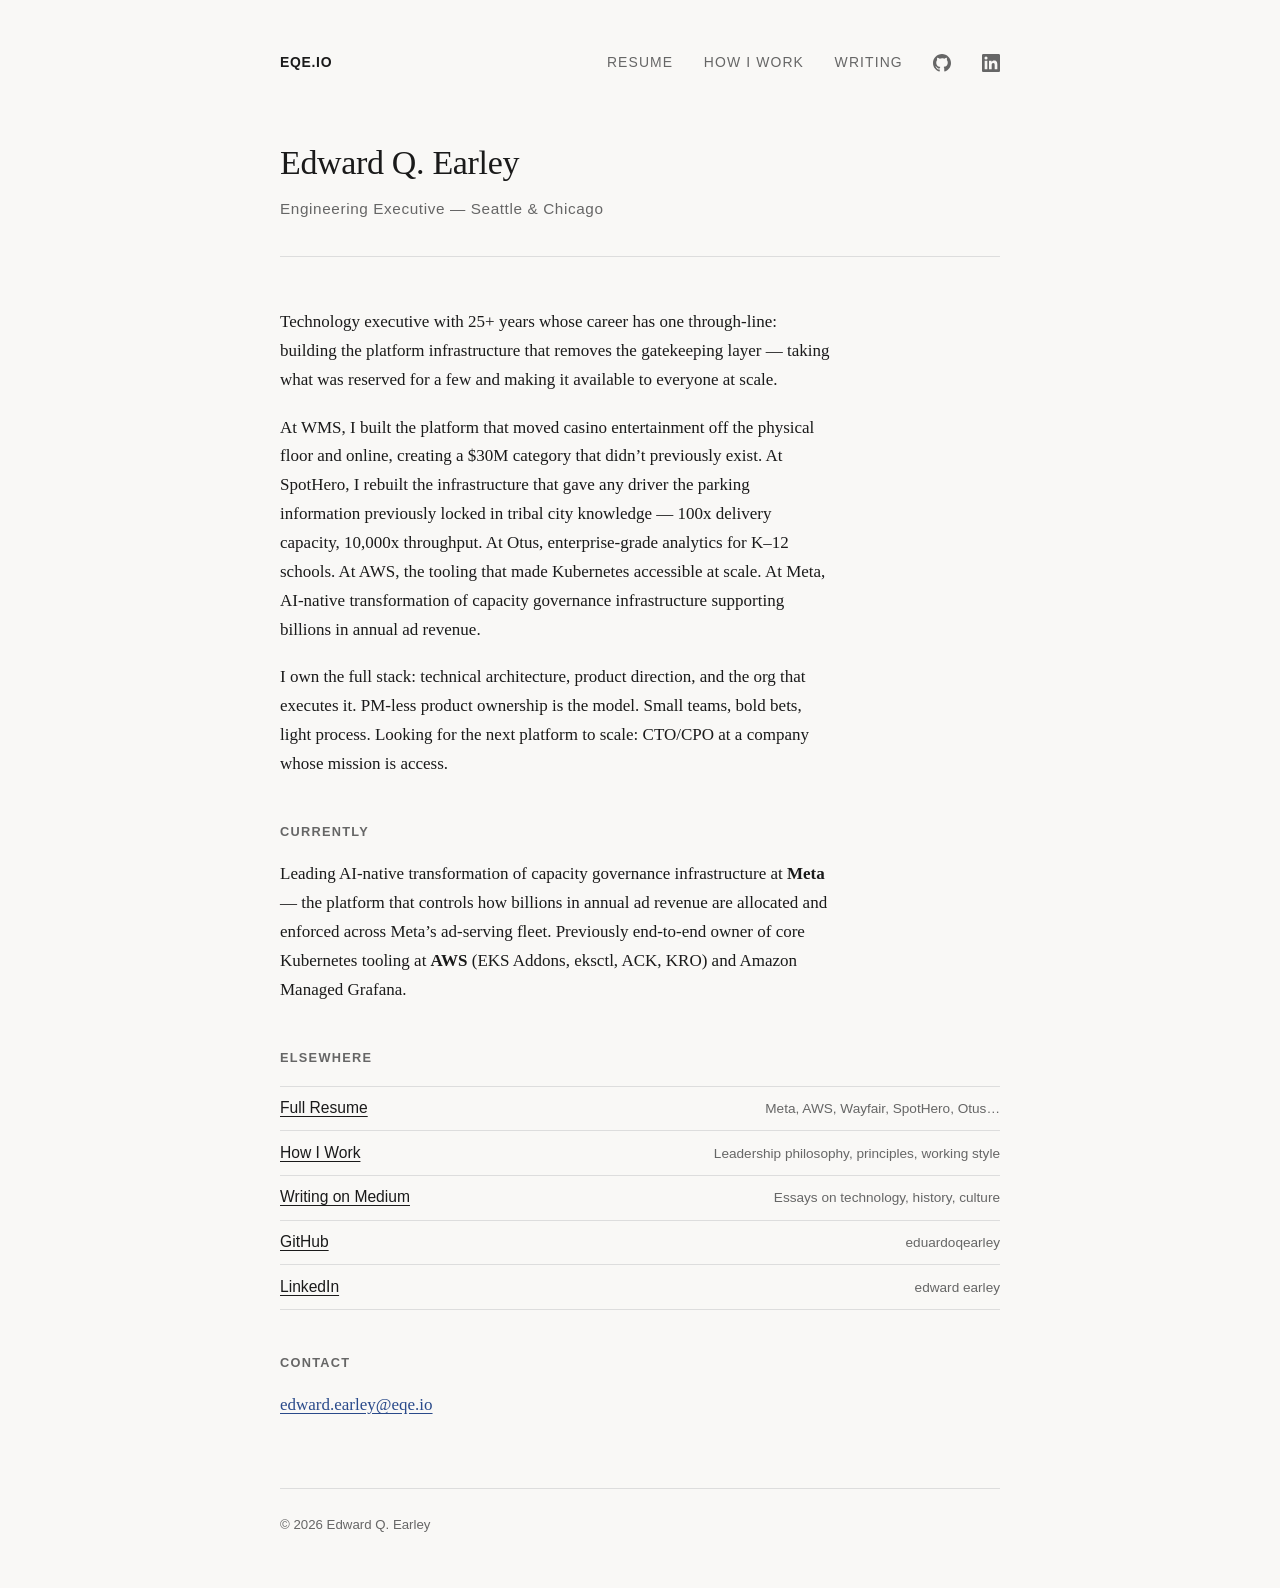
==== index.html @ 908d9e6c "Update CTO/CPO closing line and Currently section Closing: "transformation — removing barriers, buil" ====
<!DOCTYPE html>
<html lang="en">
<head>
  <meta charset="UTF-8">
  <meta name="viewport" content="width=device-width, initial-scale=1.0">
  <title>Edward Q. Earley</title>
  <meta name="description" content="Technology executive. 25+ years building platform infrastructure that removes the gatekeeping layer — making what was reserved for a few available to everyone at scale.">
  <link rel="stylesheet" href="css/style.css">
</head>
<body>
  <div class="wrap">

    <nav>
      <a class="wordmark" href="/">eqe.io</a>
      <a href="/resume.html">Resume</a>
      <a href="/how-i-work-deck.html" target="_blank" rel="noopener">How I Work</a>
      <a href="https://medium.com/@edwardearley" target="_blank" rel="noopener">Writing</a>
      <a class="icon-link" href="https://github.com/eduardoqearley" target="_blank" rel="noopener" aria-label="GitHub"><svg width="18" height="18" viewBox="0 0 24 24" fill="currentColor" aria-hidden="true"><path d="M12 0C5.374 0 0 5.373 0 12c0 5.302 3.438 9.8 8.207 11.387.599.111.793-.261.793-.577v-2.234c-3.338.726-4.033-1.416-4.033-1.416-.546-1.387-1.333-1.756-1.333-1.756-1.089-.745.083-.729.083-.729 1.205.084 1.839 1.237 1.839 1.237 1.07 1.834 2.807 1.304 3.492.997.107-.775.418-1.305.762-1.604-2.665-.305-5.467-1.334-5.467-5.931 0-1.311.469-2.381 1.236-3.221-.124-.303-.535-1.524.117-3.176 0 0 1.008-.322 3.301 1.23A11.509 11.509 0 0112 5.803c1.02.005 2.047.138 3.006.404 2.291-1.552 3.297-1.23 3.297-1.23.653 1.653.242 2.874.118 3.176.77.84 1.235 1.911 1.235 3.221 0 4.609-2.807 5.624-5.479 5.921.43.372.823 1.102.823 2.222v3.293c0 .319.192.694.801.576C20.566 21.797 24 17.3 24 12c0-6.627-5.373-12-12-12z"/></svg></a>
      <a class="icon-link" href="https://www.linkedin.com/in/edwardqearley/" target="_blank" rel="noopener" aria-label="LinkedIn"><svg width="18" height="18" viewBox="0 0 24 24" fill="currentColor" aria-hidden="true"><path d="M20.447 20.452h-3.554v-5.569c0-1.328-.027-3.037-1.852-3.037-1.853 0-2.136 1.445-2.136 2.939v5.667H9.351V9h3.414v1.561h.046c.477-.9 1.637-1.85 3.37-1.85 3.601 0 4.267 2.37 4.267 5.455v6.286zM5.337 7.433a2.062 2.062 0 01-2.063-2.065 2.064 2.064 0 112.063 2.065zm1.782 13.019H3.555V9h3.564v11.452zM22.225 0H1.771C.792 0 0 .774 0 1.729v20.542C0 23.227.792 24 1.771 24h20.451C23.2 24 24 23.227 24 22.271V1.729C24 .774 23.2 0 22.222 0h.003z"/></svg></a>
    </nav>

    <header>
      <h1>Edward Q. Earley</h1>
      <div class="title">Engineering Executive &mdash; Seattle &amp; Chicago</div>
    </header>

    <section>
      <p>
        Technology executive with 25+ years whose career has one through-line: building the
        platform infrastructure that removes the gatekeeping layer &mdash; taking what was
        reserved for a few and making it available to everyone at scale.
      </p>
      <p>
        At WMS, I built the platform that moved casino entertainment off the physical floor
        and online, creating a $30M category that didn&rsquo;t previously exist. At SpotHero,
        I rebuilt the infrastructure that gave any driver the parking information previously
        locked in tribal city knowledge &mdash; 100x delivery capacity, 10,000x throughput.
        At Otus, enterprise-grade analytics for K&ndash;12 schools. At AWS, the tooling that
        made Kubernetes accessible at scale. At Meta, AI-native transformation of capacity
        governance infrastructure supporting billions in annual ad revenue.
      </p>
      <p>
        I own the full stack: technical architecture, product direction, and the org that
        executes it. PM-less product ownership is the model. Small teams, bold bets, light
        process. Looking for the next platform to scale: CTO/CPO at a company whose mission
        is access.
      </p>
    </section>

    <h2>Currently</h2>
    <section>
      <p>
        Leading AI-native transformation of capacity governance infrastructure at
        <strong>Meta</strong> &mdash; the platform that controls how billions in annual ad revenue
        are allocated and enforced across Meta&rsquo;s ad-serving fleet. Previously end-to-end
        owner of core Kubernetes tooling at <strong>AWS</strong> (EKS Addons, eksctl, ACK, KRO)
        and Amazon Managed Grafana.
      </p>
    </section>

    <h2>Elsewhere</h2>
    <ul class="link-list">
      <li>
        <a class="label" href="/resume.html">Full Resume</a>
        <span class="meta">Meta, AWS, Wayfair, SpotHero, Otus&hellip;</span>
      </li>
      <li>
        <a class="label" href="/how-i-work-deck.html">How I Work</a>
        <span class="meta">Leadership philosophy, principles, working style</span>
      </li>
      <li>
        <a class="label" href="https://medium.com/@edwardearley" target="_blank" rel="noopener">Writing on Medium</a>
        <span class="meta">Essays on technology, history, culture</span>
      </li>
      <li>
        <a class="label" href="https://github.com/eduardoqearley" target="_blank" rel="noopener">GitHub</a>
        <span class="meta">eduardoqearley</span>
      </li>
      <li>
        <a class="label" href="https://www.linkedin.com/in/edwardqearley/" target="_blank" rel="noopener">LinkedIn</a>
        <span class="meta">edward earley</span>
      </li>
    </ul>

    <h2>Contact</h2>
    <section>
      <p>
        <a href="mailto:edward.earley@eqe.io">edward.earley@eqe.io</a>
      </p>
    </section>

    <footer>
      &copy; 2026 Edward Q. Earley
    </footer>

  </div>
</body>
</html>
---- css/style.css ----
/* eqe.io — minimal, typographic */

:root {
  --bg: #f9f8f6;
  --fg: #1a1a1a;
  --muted: #666;
  --accent: #2a4a8a;
  --border: #ddd;
  --max: 720px;
  --serif: Georgia, 'Times New Roman', serif;
  --sans: -apple-system, BlinkMacSystemFont, 'Segoe UI', Helvetica, Arial, sans-serif;
}

* { box-sizing: border-box; margin: 0; padding: 0; }

html { font-size: 17px; }

body {
  background: var(--bg);
  color: var(--fg);
  font-family: var(--serif);
  line-height: 1.7;
  padding: 3rem 1.5rem;
}

.wrap {
  max-width: var(--max);
  margin: 0 auto;
}

/* Nav */
nav {
  font-family: var(--sans);
  font-size: 0.82rem;
  letter-spacing: 0.08em;
  text-transform: uppercase;
  margin-bottom: 3.5rem;
  display: flex;
  gap: 1.8rem;
  align-items: center;
}

nav .wordmark {
  font-weight: 700;
  color: var(--fg);
  text-decoration: none;
  margin-right: auto;
  letter-spacing: 0.05em;
}

nav a {
  color: var(--muted);
  text-decoration: none;
}

nav a:hover { color: var(--accent); }

nav .icon-link {
  display: flex;
  align-items: center;
  line-height: 1;
}

nav .icon-link svg { display: block; }

/* Header */
header {
  margin-bottom: 3rem;
  padding-bottom: 2rem;
  border-bottom: 1px solid var(--border);
}

header h1 {
  font-family: var(--serif);
  font-size: 2rem;
  font-weight: normal;
  letter-spacing: -0.01em;
  margin-bottom: 0.25rem;
}

header .title {
  font-family: var(--sans);
  font-size: 0.9rem;
  color: var(--muted);
  letter-spacing: 0.04em;
}

/* Body text */
h2 {
  font-family: var(--sans);
  font-size: 0.75rem;
  font-weight: 600;
  letter-spacing: 0.1em;
  text-transform: uppercase;
  color: var(--muted);
  margin: 2.5rem 0 1rem;
}

p {
  margin-bottom: 1.1rem;
  max-width: 65ch;
}

p:last-child { margin-bottom: 0; }

a {
  color: var(--accent);
  text-decoration: underline;
  text-underline-offset: 3px;
}

a:hover { color: var(--fg); }

/* Links list */
.link-list {
  list-style: none;
  font-family: var(--sans);
  font-size: 0.92rem;
}

.link-list li {
  padding: 0.5rem 0;
  border-bottom: 1px solid var(--border);
  display: flex;
  justify-content: space-between;
  align-items: baseline;
}

.link-list li:first-child { border-top: 1px solid var(--border); }

.link-list .label { color: var(--fg); }
.link-list .meta { color: var(--muted); font-size: 0.8rem; }

/* Resume specific */
.resume-header {
  margin-bottom: 2.5rem;
  padding-bottom: 2rem;
  border-bottom: 1px solid var(--border);
}

.resume-header h1 {
  font-size: 2rem;
  font-weight: normal;
  margin-bottom: 0.4rem;
}

.resume-header .contact {
  font-family: var(--sans);
  font-size: 0.85rem;
  color: var(--muted);
  display: flex;
  flex-wrap: wrap;
  gap: 0.2rem 1.2rem;
}

.resume-header .contact a { color: var(--muted); }

.job {
  margin-bottom: 2rem;
  padding-bottom: 2rem;
  border-bottom: 1px solid var(--border);
}

.job:last-child { border-bottom: none; }

.job-header {
  font-family: var(--sans);
  margin-bottom: 0.8rem;
}

.job-header .company {
  font-weight: 600;
  font-size: 1rem;
}

.job-header .role {
  font-size: 0.88rem;
  color: var(--muted);
}

.job-header .dates {
  font-size: 0.82rem;
  color: var(--muted);
}

ul.bullets {
  padding-left: 1.3rem;
  margin-top: 0.5rem;
}

ul.bullets li {
  margin-bottom: 0.4rem;
  font-size: 0.95rem;
}

.skills-grid {
  display: grid;
  grid-template-columns: 1fr 1fr;
  gap: 0.8rem 2rem;
  font-family: var(--sans);
  font-size: 0.88rem;
}

.skills-grid dt {
  font-weight: 600;
  color: var(--fg);
}

.skills-grid dd {
  color: var(--muted);
  margin-bottom: 0.6rem;
}

.edu-block, .patent-block {
  font-family: var(--sans);
  font-size: 0.9rem;
  margin-bottom: 1.2rem;
}

.edu-block .school { font-weight: 600; }
.edu-block .degree { color: var(--muted); }

footer {
  margin-top: 4rem;
  padding-top: 1.5rem;
  border-top: 1px solid var(--border);
  font-family: var(--sans);
  font-size: 0.78rem;
  color: var(--muted);
}

/* Responsive */
@media (max-width: 600px) {
  html { font-size: 16px; }
  nav { flex-wrap: wrap; gap: 1rem; }
  .skills-grid { grid-template-columns: 1fr; }
}
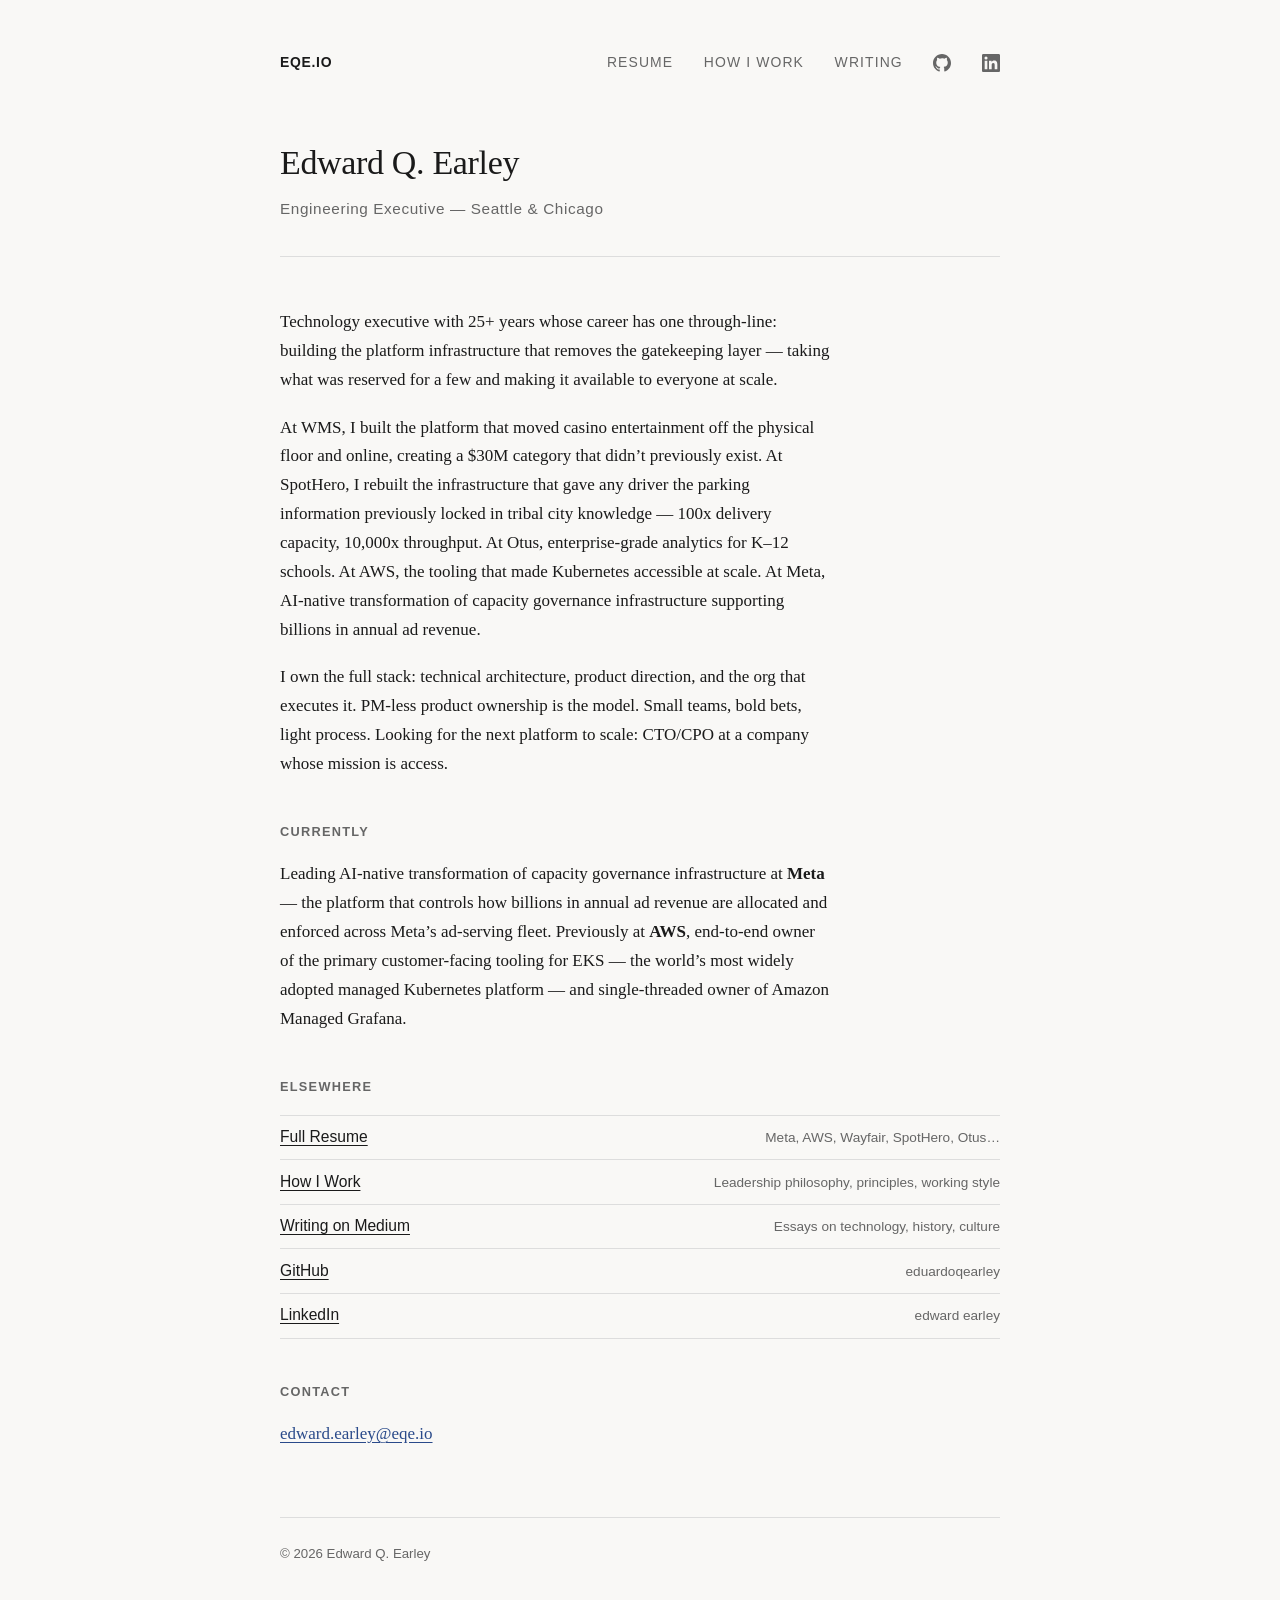
==== commit 40fde7d1: "Improve AWS description on index — frame EKS as most adopted managed K8s platform" ====
--- a/index.html
+++ b/index.html
@@ -52,9 +52,10 @@
       <p>
         Leading AI-native transformation of capacity governance infrastructure at
         <strong>Meta</strong> &mdash; the platform that controls how billions in annual ad revenue
-        are allocated and enforced across Meta&rsquo;s ad-serving fleet. Previously end-to-end
-        owner of core Kubernetes tooling at <strong>AWS</strong> (EKS Addons, eksctl, ACK, KRO)
-        and Amazon Managed Grafana.
+        are allocated and enforced across Meta&rsquo;s ad-serving fleet. Previously at
+        <strong>AWS</strong>, end-to-end owner of the primary customer-facing tooling for
+        EKS &mdash; the world&rsquo;s most widely adopted managed Kubernetes platform &mdash;
+        and single-threaded owner of Amazon Managed Grafana.
       </p>
     </section>
 
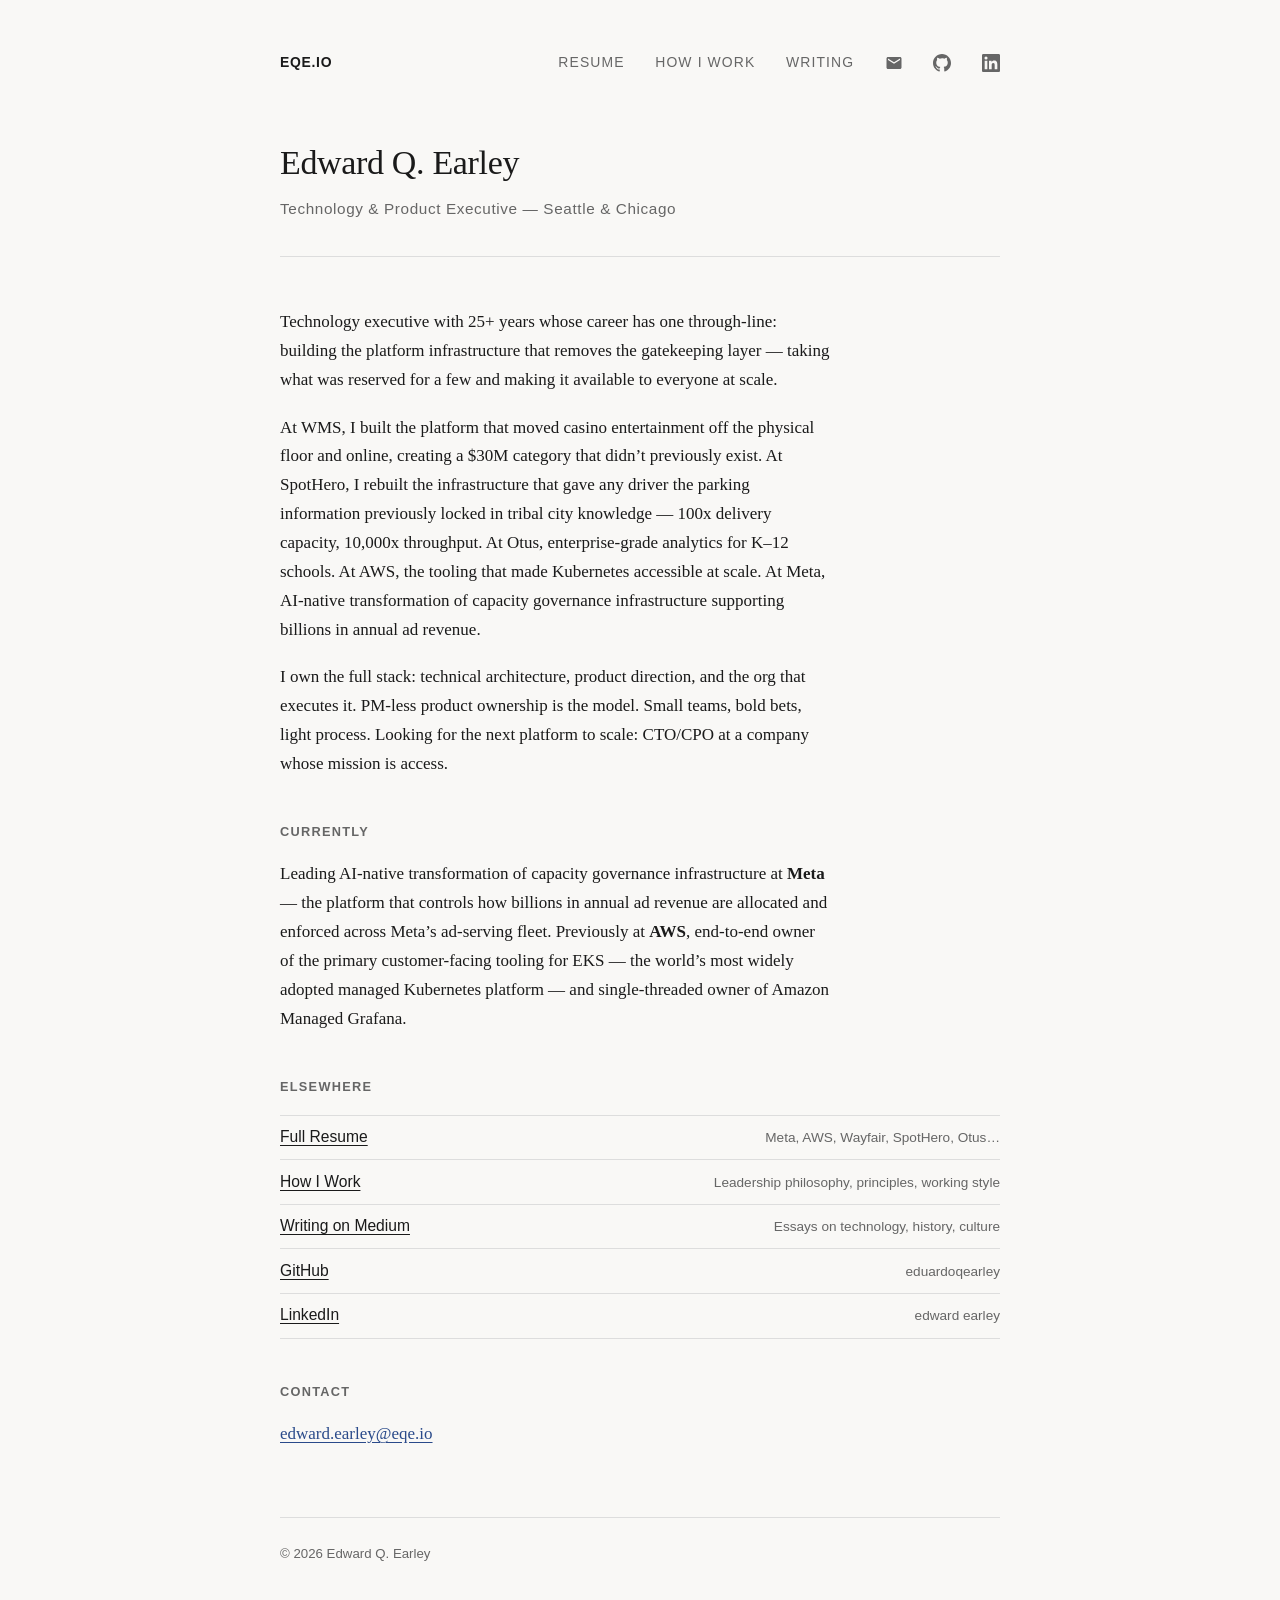
==== commit fe646464: "Standardize header and nav across all pages Header: "Technology & Product Executive — Seattle & Chic" ====
--- a/index.html
+++ b/index.html
@@ -15,13 +15,14 @@
       <a href="/resume.html">Resume</a>
       <a href="/how-i-work-deck.html" target="_blank" rel="noopener">How I Work</a>
       <a href="https://medium.com/@edwardearley" target="_blank" rel="noopener">Writing</a>
+      <a class="icon-link" href="mailto:edward.earley@eqe.io" aria-label="Email"><svg width="18" height="18" viewBox="0 0 24 24" fill="currentColor" aria-hidden="true"><path d="M20 4H4c-1.1 0-2 .9-2 2v12c0 1.1.9 2 2 2h16c1.1 0 2-.9 2-2V6c0-1.1-.9-2-2-2zm0 4l-8 5-8-5V6l8 5 8-5v2z"/></svg></a>
       <a class="icon-link" href="https://github.com/eduardoqearley" target="_blank" rel="noopener" aria-label="GitHub"><svg width="18" height="18" viewBox="0 0 24 24" fill="currentColor" aria-hidden="true"><path d="M12 0C5.374 0 0 5.373 0 12c0 5.302 3.438 9.8 8.207 11.387.599.111.793-.261.793-.577v-2.234c-3.338.726-4.033-1.416-4.033-1.416-.546-1.387-1.333-1.756-1.333-1.756-1.089-.745.083-.729.083-.729 1.205.084 1.839 1.237 1.839 1.237 1.07 1.834 2.807 1.304 3.492.997.107-.775.418-1.305.762-1.604-2.665-.305-5.467-1.334-5.467-5.931 0-1.311.469-2.381 1.236-3.221-.124-.303-.535-1.524.117-3.176 0 0 1.008-.322 3.301 1.23A11.509 11.509 0 0112 5.803c1.02.005 2.047.138 3.006.404 2.291-1.552 3.297-1.23 3.297-1.23.653 1.653.242 2.874.118 3.176.77.84 1.235 1.911 1.235 3.221 0 4.609-2.807 5.624-5.479 5.921.43.372.823 1.102.823 2.222v3.293c0 .319.192.694.801.576C20.566 21.797 24 17.3 24 12c0-6.627-5.373-12-12-12z"/></svg></a>
       <a class="icon-link" href="https://www.linkedin.com/in/edwardqearley/" target="_blank" rel="noopener" aria-label="LinkedIn"><svg width="18" height="18" viewBox="0 0 24 24" fill="currentColor" aria-hidden="true"><path d="M20.447 20.452h-3.554v-5.569c0-1.328-.027-3.037-1.852-3.037-1.853 0-2.136 1.445-2.136 2.939v5.667H9.351V9h3.414v1.561h.046c.477-.9 1.637-1.85 3.37-1.85 3.601 0 4.267 2.37 4.267 5.455v6.286zM5.337 7.433a2.062 2.062 0 01-2.063-2.065 2.064 2.064 0 112.063 2.065zm1.782 13.019H3.555V9h3.564v11.452zM22.225 0H1.771C.792 0 0 .774 0 1.729v20.542C0 23.227.792 24 1.771 24h20.451C23.2 24 24 23.227 24 22.271V1.729C24 .774 23.2 0 22.222 0h.003z"/></svg></a>
     </nav>
 
     <header>
       <h1>Edward Q. Earley</h1>
-      <div class="title">Engineering Executive &mdash; Seattle &amp; Chicago</div>
+      <div class="title">Technology &amp; Product Executive &mdash; Seattle &amp; Chicago</div>
     </header>
 
     <section>
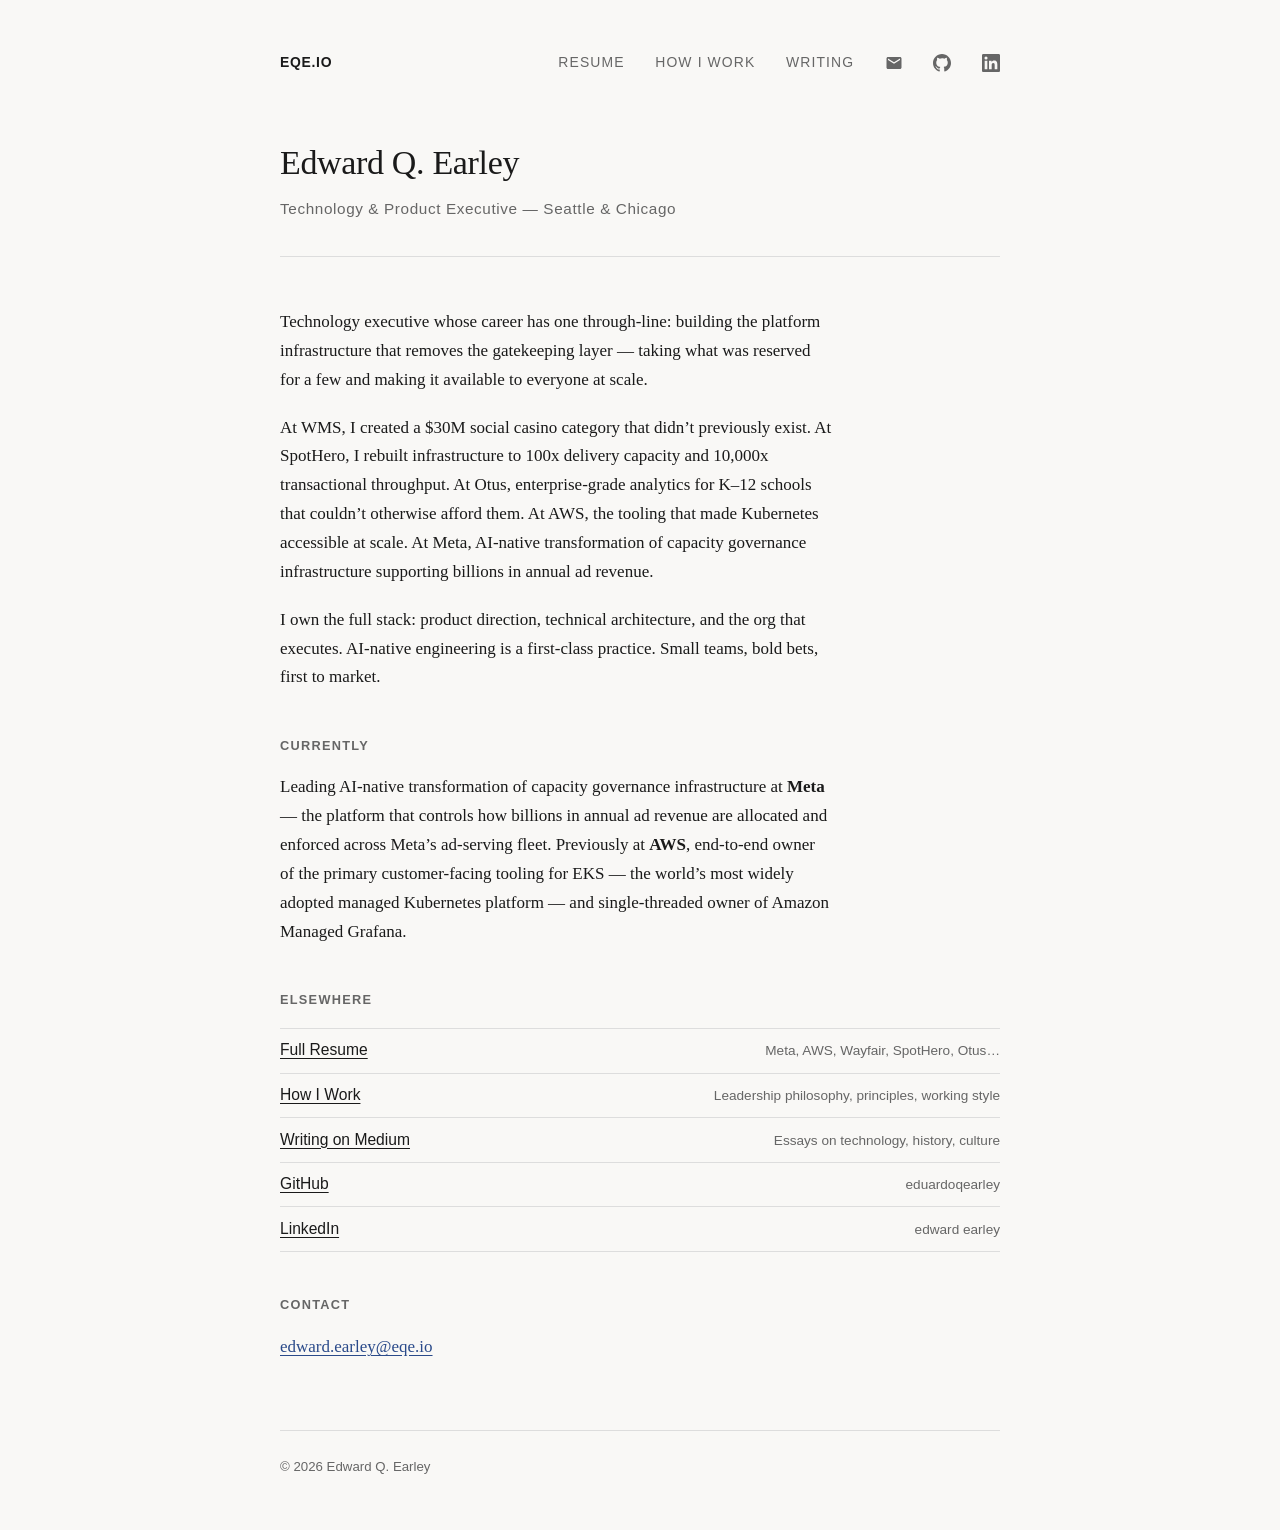
==== commit 8b69bad5: "Cross-site consistency pass: sync homepage, resume, and deck - Tighten resume summary to 1 paragraph" ====
--- a/index.html
+++ b/index.html
@@ -4,7 +4,7 @@
   <meta charset="UTF-8">
   <meta name="viewport" content="width=device-width, initial-scale=1.0">
   <title>Edward Q. Earley</title>
-  <meta name="description" content="Technology executive. 25+ years building platform infrastructure that removes the gatekeeping layer — making what was reserved for a few available to everyone at scale.">
+  <meta name="description" content="Technology executive building platform infrastructure that removes the gatekeeping layer — making what was reserved for a few available to everyone at scale.">
   <link rel="stylesheet" href="css/style.css">
 </head>
 <body>
@@ -25,26 +25,26 @@
       <div class="title">Technology &amp; Product Executive &mdash; Seattle &amp; Chicago</div>
     </header>
 
+    <main>
+
     <section>
       <p>
-        Technology executive with 25+ years whose career has one through-line: building the
+        Technology executive whose career has one through-line: building the
         platform infrastructure that removes the gatekeeping layer &mdash; taking what was
         reserved for a few and making it available to everyone at scale.
       </p>
       <p>
-        At WMS, I built the platform that moved casino entertainment off the physical floor
-        and online, creating a $30M category that didn&rsquo;t previously exist. At SpotHero,
-        I rebuilt the infrastructure that gave any driver the parking information previously
-        locked in tribal city knowledge &mdash; 100x delivery capacity, 10,000x throughput.
-        At Otus, enterprise-grade analytics for K&ndash;12 schools. At AWS, the tooling that
+        At WMS, I created a $30M social casino category that didn&rsquo;t previously exist.
+        At SpotHero, I rebuilt infrastructure to 100x delivery capacity and
+        10,000x transactional throughput. At Otus, enterprise-grade analytics for
+        K&ndash;12 schools that couldn&rsquo;t otherwise afford them. At AWS, the tooling that
         made Kubernetes accessible at scale. At Meta, AI-native transformation of capacity
         governance infrastructure supporting billions in annual ad revenue.
       </p>
       <p>
-        I own the full stack: technical architecture, product direction, and the org that
-        executes it. PM-less product ownership is the model. Small teams, bold bets, light
-        process. Looking for the next platform to scale: CTO/CPO at a company whose mission
-        is access.
+        I own the full stack: product direction, technical architecture, and the org that
+        executes. AI-native engineering is a first-class practice. Small teams, bold bets,
+        first to market.
       </p>
     </section>
 
@@ -91,6 +91,8 @@
       </p>
     </section>
 
+    </main>
+
     <footer>
       &copy; 2026 Edward Q. Earley
     </footer>
--- a/css/style.css
+++ b/css/style.css
@@ -183,6 +183,38 @@
   color: var(--muted);
 }
 
+.job-intro {
+  font-family: var(--sans);
+  font-size: 0.85rem;
+  color: var(--muted);
+  margin-bottom: 0.7rem;
+}
+
+.job-meta {
+  font-family: var(--sans);
+  font-size: 0.82rem;
+  color: var(--muted);
+  margin-top: 0.8rem;
+}
+
+.sub-role {
+  margin-bottom: 1.8rem;
+  padding-bottom: 1.2rem;
+  border-bottom: 1px solid var(--border);
+}
+
+.sub-role:first-child {
+  margin-top: 0.8rem;
+  padding-top: 1.2rem;
+  border-top: 1px solid var(--border);
+}
+
+.sub-role:last-child {
+  margin-bottom: 0;
+  padding-bottom: 0;
+  border-bottom: none;
+}
+
 ul.bullets {
   padding-left: 1.3rem;
   margin-top: 0.5rem;
@@ -219,6 +251,11 @@
 
 .edu-block .school { font-weight: 600; }
 .edu-block .degree { color: var(--muted); }
+
+.languages {
+  font-family: var(--sans);
+  font-size: 0.9rem;
+}
 
 footer {
   margin-top: 4rem;
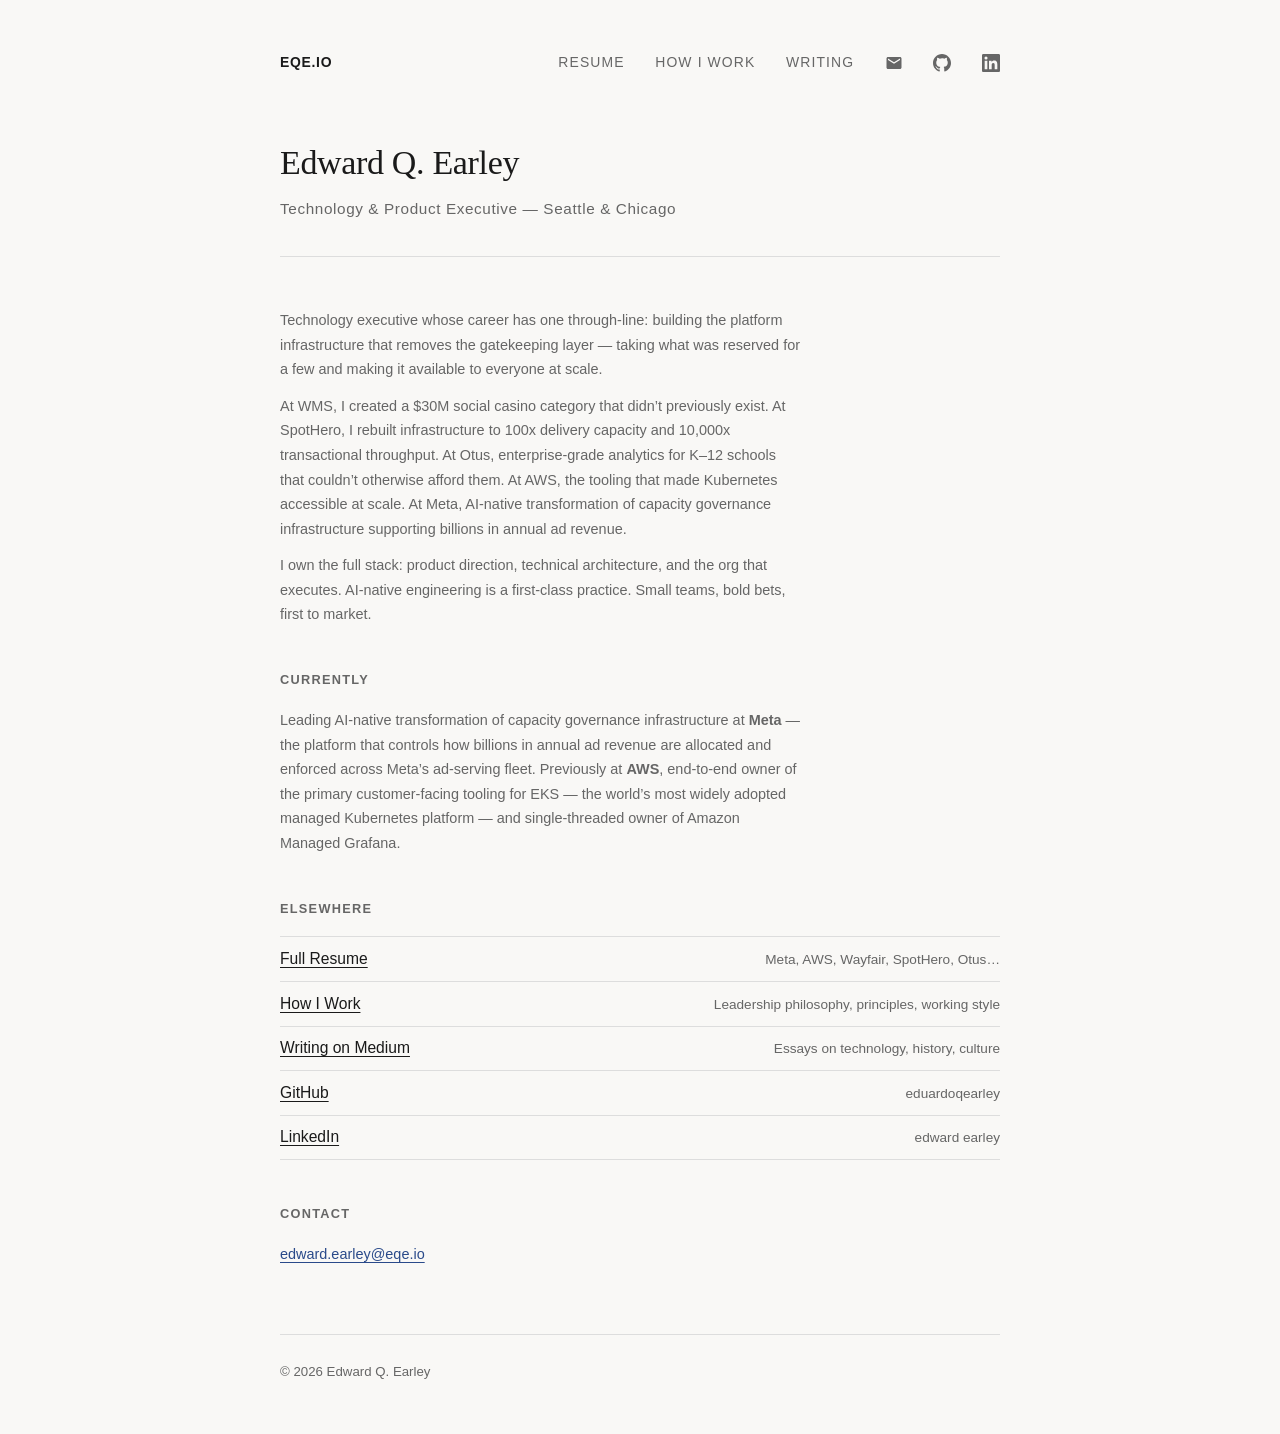
==== commit 0d6d6657: "Style: apply job-intro font to all homepage body paragraphs Co-Authored-By: Claude Sonnet 4.6 <norep" ====
--- a/index.html
+++ b/index.html
@@ -28,12 +28,12 @@
     <main>
 
     <section>
-      <p>
+      <p class="job-intro">
         Technology executive whose career has one through-line: building the
         platform infrastructure that removes the gatekeeping layer &mdash; taking what was
         reserved for a few and making it available to everyone at scale.
       </p>
-      <p>
+      <p class="job-intro">
         At WMS, I created a $30M social casino category that didn&rsquo;t previously exist.
         At SpotHero, I rebuilt infrastructure to 100x delivery capacity and
         10,000x transactional throughput. At Otus, enterprise-grade analytics for
@@ -41,7 +41,7 @@
         made Kubernetes accessible at scale. At Meta, AI-native transformation of capacity
         governance infrastructure supporting billions in annual ad revenue.
       </p>
-      <p>
+      <p class="job-intro">
         I own the full stack: product direction, technical architecture, and the org that
         executes. AI-native engineering is a first-class practice. Small teams, bold bets,
         first to market.
@@ -50,7 +50,7 @@
 
     <h2>Currently</h2>
     <section>
-      <p>
+      <p class="job-intro">
         Leading AI-native transformation of capacity governance infrastructure at
         <strong>Meta</strong> &mdash; the platform that controls how billions in annual ad revenue
         are allocated and enforced across Meta&rsquo;s ad-serving fleet. Previously at
@@ -86,7 +86,7 @@
 
     <h2>Contact</h2>
     <section>
-      <p>
+      <p class="job-intro">
         <a href="mailto:edward.earley@eqe.io">edward.earley@eqe.io</a>
       </p>
     </section>
--- a/css/style.css
+++ b/css/style.css
@@ -175,12 +175,14 @@
 
 .job-header .role {
   font-size: 0.88rem;
-  color: var(--muted);
+  font-weight: 600;
+  color: var(--fg);
 }
 
 .job-header .dates {
   font-size: 0.82rem;
-  color: var(--muted);
+  font-weight: 600;
+  color: var(--fg);
 }
 
 .job-intro {
@@ -222,7 +224,9 @@
 
 ul.bullets li {
   margin-bottom: 0.4rem;
-  font-size: 0.95rem;
+  font-family: var(--sans);
+  font-size: 0.85rem;
+  color: var(--muted);
 }
 
 .skills-grid {
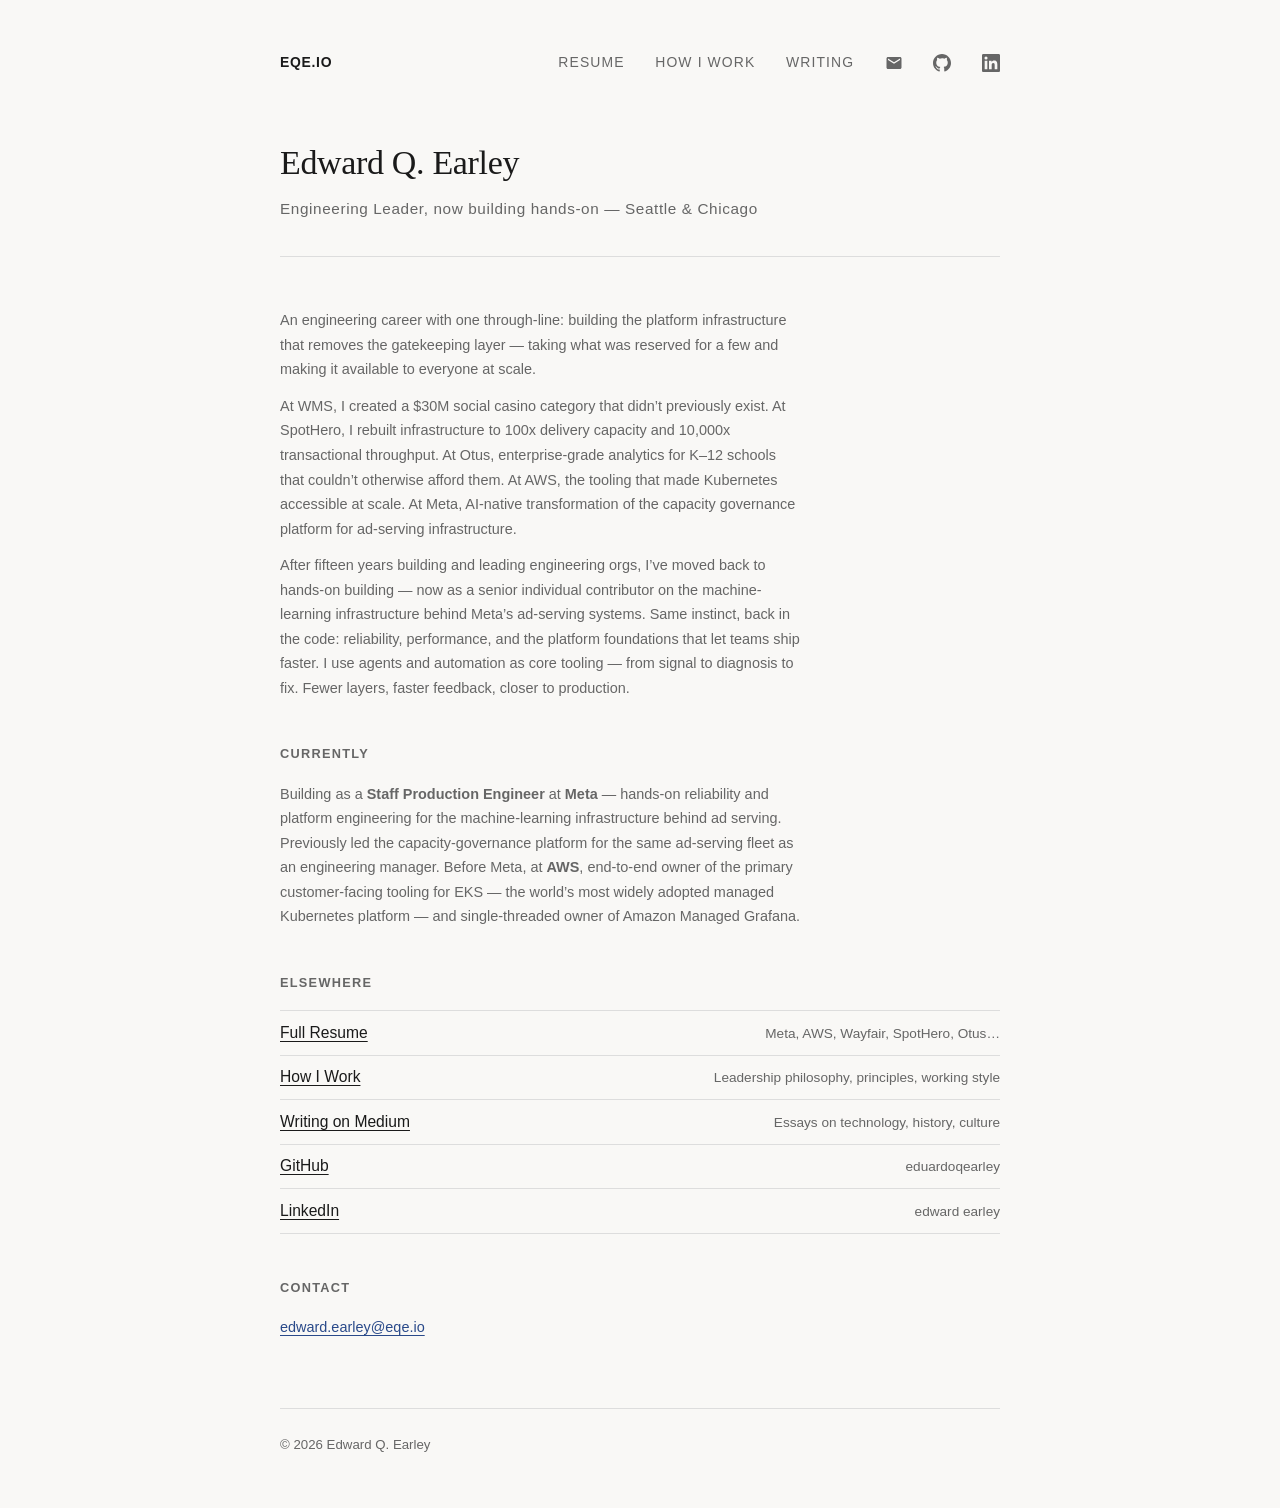
==== commit 420d1177: "Reflect shift to IC Staff Production Engineer role - Reposition headline: 'Technology & Product Exec" ====
--- a/index.html
+++ b/index.html
@@ -1,10 +1,18 @@
 <!DOCTYPE html>
 <html lang="en">
 <head>
+  <!-- Google tag (gtag.js) -->
+  <script async src="https://www.googletagmanager.com/gtag/js?id=G-SX2WXMTPZW"></script>
+  <script>
+    window.dataLayer = window.dataLayer || [];
+    function gtag(){dataLayer.push(arguments);}
+    gtag('js', new Date());
+    gtag('config', 'G-SX2WXMTPZW');
+  </script>
   <meta charset="UTF-8">
   <meta name="viewport" content="width=device-width, initial-scale=1.0">
   <title>Edward Q. Earley</title>
-  <meta name="description" content="Technology executive building platform infrastructure that removes the gatekeeping layer — making what was reserved for a few available to everyone at scale.">
+  <meta name="description" content="Engineering leader turned hands-on builder — platform and reliability engineering that removes the gatekeeping layer, making what was reserved for a few available to everyone at scale.">
   <link rel="stylesheet" href="css/style.css">
 </head>
 <body>
@@ -13,7 +21,7 @@
     <nav>
       <a class="wordmark" href="/">eqe.io</a>
       <a href="/resume.html">Resume</a>
-      <a href="/how-i-work-deck.html" target="_blank" rel="noopener">How I Work</a>
+      <a href="https://readme.eqe.io" target="_blank" rel="noopener">How I Work</a>
       <a href="https://medium.com/@edwardearley" target="_blank" rel="noopener">Writing</a>
       <a class="icon-link" href="mailto:edward.earley@eqe.io" aria-label="Email"><svg width="18" height="18" viewBox="0 0 24 24" fill="currentColor" aria-hidden="true"><path d="M20 4H4c-1.1 0-2 .9-2 2v12c0 1.1.9 2 2 2h16c1.1 0 2-.9 2-2V6c0-1.1-.9-2-2-2zm0 4l-8 5-8-5V6l8 5 8-5v2z"/></svg></a>
       <a class="icon-link" href="https://github.com/eduardoqearley" target="_blank" rel="noopener" aria-label="GitHub"><svg width="18" height="18" viewBox="0 0 24 24" fill="currentColor" aria-hidden="true"><path d="M12 0C5.374 0 0 5.373 0 12c0 5.302 3.438 9.8 8.207 11.387.599.111.793-.261.793-.577v-2.234c-3.338.726-4.033-1.416-4.033-1.416-.546-1.387-1.333-1.756-1.333-1.756-1.089-.745.083-.729.083-.729 1.205.084 1.839 1.237 1.839 1.237 1.07 1.834 2.807 1.304 3.492.997.107-.775.418-1.305.762-1.604-2.665-.305-5.467-1.334-5.467-5.931 0-1.311.469-2.381 1.236-3.221-.124-.303-.535-1.524.117-3.176 0 0 1.008-.322 3.301 1.23A11.509 11.509 0 0112 5.803c1.02.005 2.047.138 3.006.404 2.291-1.552 3.297-1.23 3.297-1.23.653 1.653.242 2.874.118 3.176.77.84 1.235 1.911 1.235 3.221 0 4.609-2.807 5.624-5.479 5.921.43.372.823 1.102.823 2.222v3.293c0 .319.192.694.801.576C20.566 21.797 24 17.3 24 12c0-6.627-5.373-12-12-12z"/></svg></a>
@@ -22,14 +30,14 @@
 
     <header>
       <h1>Edward Q. Earley</h1>
-      <div class="title">Technology &amp; Product Executive &mdash; Seattle &amp; Chicago</div>
+      <div class="title">Engineering Leader, now building hands-on &mdash; Seattle &amp; Chicago</div>
     </header>
 
     <main>
 
     <section>
       <p class="job-intro">
-        Technology executive whose career has one through-line: building the
+        An engineering career with one through-line: building the
         platform infrastructure that removes the gatekeeping layer &mdash; taking what was
         reserved for a few and making it available to everyone at scale.
       </p>
@@ -38,25 +46,28 @@
         At SpotHero, I rebuilt infrastructure to 100x delivery capacity and
         10,000x transactional throughput. At Otus, enterprise-grade analytics for
         K&ndash;12 schools that couldn&rsquo;t otherwise afford them. At AWS, the tooling that
-        made Kubernetes accessible at scale. At Meta, AI-native transformation of capacity
-        governance infrastructure supporting billions in annual ad revenue.
+        made Kubernetes accessible at scale. At Meta, AI-native transformation of the
+        capacity governance platform for ad-serving infrastructure.
       </p>
       <p class="job-intro">
-        I own the full stack: product direction, technical architecture, and the org that
-        executes. AI-native engineering is a first-class practice. Small teams, bold bets,
-        first to market.
+        After fifteen years building and leading engineering orgs, I&rsquo;ve moved back to
+        hands-on building &mdash; now as a senior individual contributor on the machine-learning
+        infrastructure behind Meta&rsquo;s ad-serving systems. Same instinct, back in the code:
+        reliability, performance, and the platform foundations that let teams ship faster.
+        I use agents and automation as core tooling &mdash; from signal to diagnosis to fix.
+        Fewer layers, faster feedback, closer to production.
       </p>
     </section>
 
     <h2>Currently</h2>
     <section>
       <p class="job-intro">
-        Leading AI-native transformation of capacity governance infrastructure at
-        <strong>Meta</strong> &mdash; the platform that controls how billions in annual ad revenue
-        are allocated and enforced across Meta&rsquo;s ad-serving fleet. Previously at
-        <strong>AWS</strong>, end-to-end owner of the primary customer-facing tooling for
-        EKS &mdash; the world&rsquo;s most widely adopted managed Kubernetes platform &mdash;
-        and single-threaded owner of Amazon Managed Grafana.
+        Building as a <strong>Staff Production Engineer</strong> at <strong>Meta</strong> &mdash;
+        hands-on reliability and platform engineering for the machine-learning infrastructure
+        behind ad serving. Previously led the capacity-governance platform for the same
+        ad-serving fleet as an engineering manager. Before Meta, at <strong>AWS</strong>, end-to-end owner of the
+        primary customer-facing tooling for EKS &mdash; the world&rsquo;s most widely adopted
+        managed Kubernetes platform &mdash; and single-threaded owner of Amazon Managed Grafana.
       </p>
     </section>
 
@@ -67,7 +78,7 @@
         <span class="meta">Meta, AWS, Wayfair, SpotHero, Otus&hellip;</span>
       </li>
       <li>
-        <a class="label" href="/how-i-work-deck.html">How I Work</a>
+        <a class="label" href="https://readme.eqe.io">How I Work</a>
         <span class="meta">Leadership philosophy, principles, working style</span>
       </li>
       <li>
--- a/css/style.css
+++ b/css/style.css
@@ -258,7 +258,8 @@
 
 .languages {
   font-family: var(--sans);
-  font-size: 0.9rem;
+  font-size: 0.85rem;
+  color: var(--muted);
 }
 
 footer {
